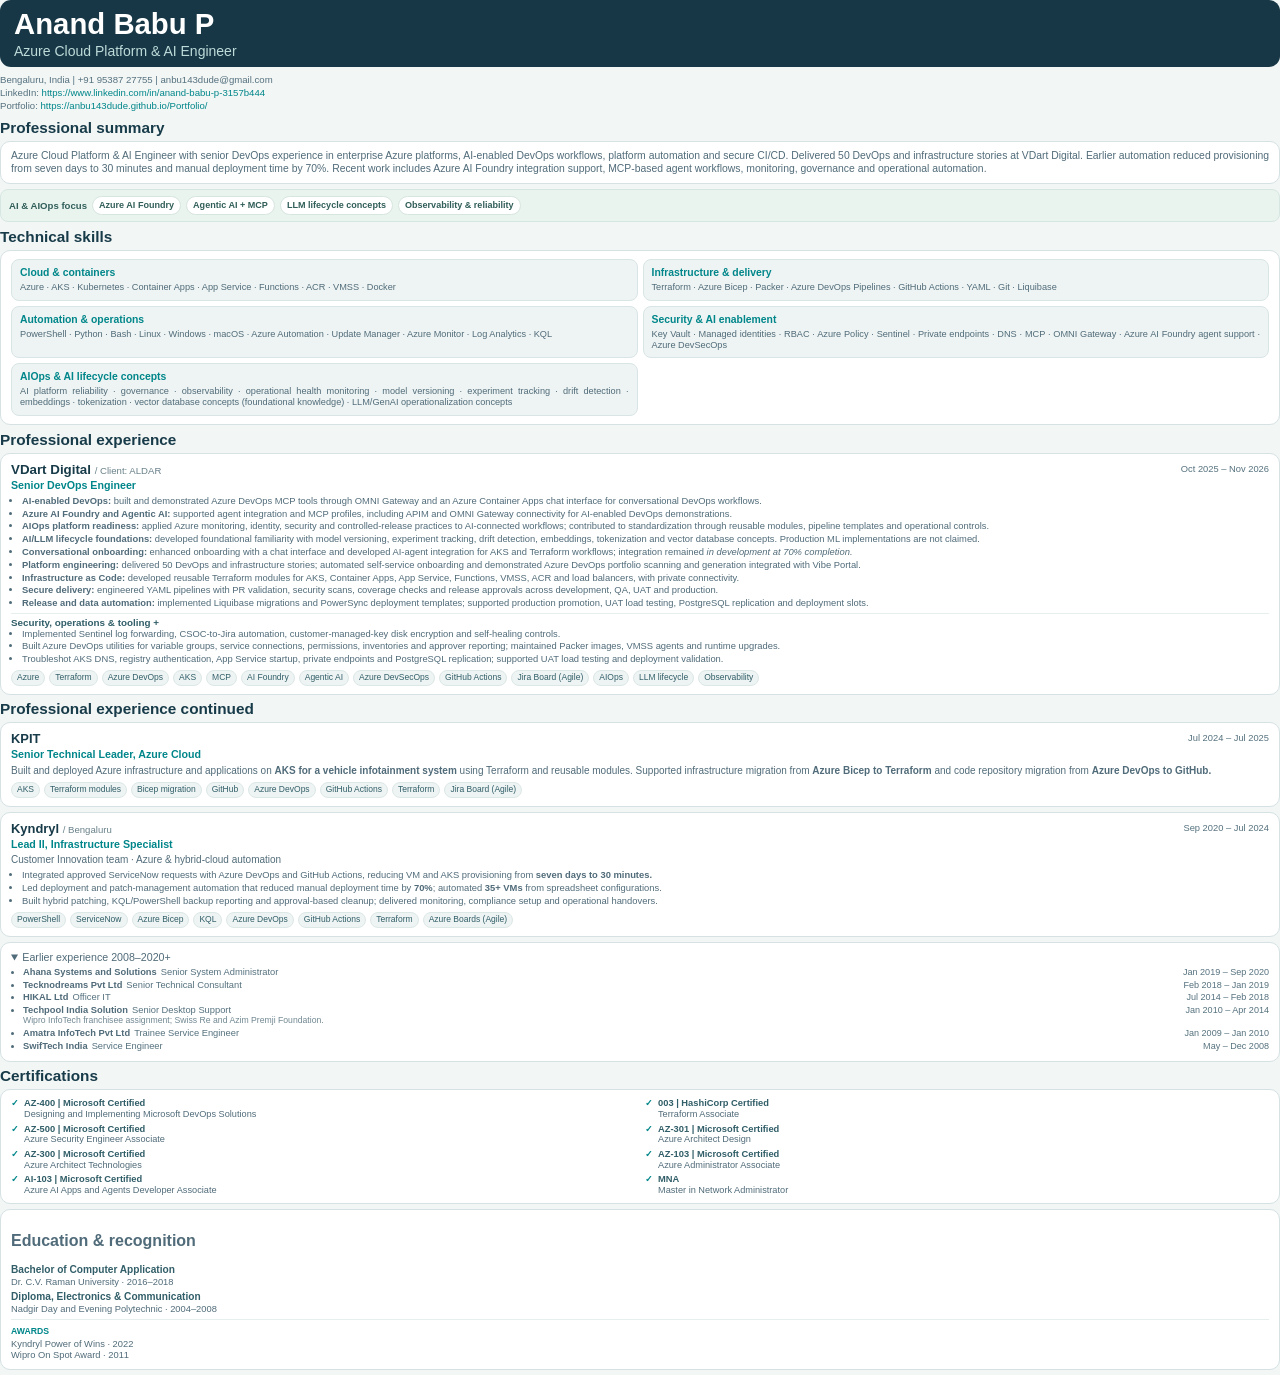
==== cv-source.html @ 4a948b09 "Update CV downloads to latest Azure AIOps PDF and DOCX" ====
<!doctype html>
<html lang="en"><head><meta charset="utf-8">
<title>Anand Babu P | Azure Cloud Platform &amp; AI Engineer</title>
<style>
@page{size:A4;margin:8mm 11mm 11mm;
 @bottom-left{content:"Anand Babu P | Azure Cloud Platform & AI Engineer";font:7pt Arial,sans-serif;color:#7b9299}
 @bottom-right{content:counter(page) " / 2";font:7pt Arial,sans-serif;color:#7b9299}}
*{box-sizing:border-box}
html,body{margin:0;padding:0}
body{background:#f2f6f5;color:#506b79;font-family:Arial,Helvetica,sans-serif;font-size:8pt;line-height:1.17}
.page{width:100%;page-break-after:always}
.page:last-child{page-break-after:auto}
.header{background:#173746;color:#fff;border-radius:11px;padding:9px 14px 8px;margin:0 0 7px}
.name{font-size:22pt;font-weight:700;color:#fff;line-height:1.04;margin:0 0 3px}
.title{font-size:10.5pt;color:#bddbd9;margin:0;font-weight:500}
.contact{font-size:7.2pt;line-height:1.35;margin:0 0 5px;color:#55717e}
.contact a{color:#00868a;text-decoration:none}
.section-title{color:#183b49;font-size:11.5pt;font-weight:700;margin:6px 0 4px}
.panel,.card{background:#fff;border:1px solid #d5e1e3;border-radius:10px;padding:8px 10px;margin:0 0 5px;break-inside:avoid}
.summary{font-size:7.8pt;line-height:1.24;text-align:justify}
.ai-focus{display:flex;align-items:center;flex-wrap:wrap;gap:5px;margin:0 0 6px;padding:6px 8px;border:1px solid #d6e6e0;border-radius:8px;background:#e9f4ef}
.ai-focus .focus-label{font-size:7.2pt;font-weight:800;color:#315e59}
.ai-focus span:not(.focus-label){display:inline-block;padding:3px 6px;border:1px solid #d7e5df;border-radius:12px;background:#fff;color:#315e59;font-size:6.8pt;font-weight:600}
.skills-list{display:grid;grid-template-columns:1fr 1fr;gap:5px;margin:0}
.skills-list>div{background:#eef4f3;border:1px solid #d9e4e4;border-radius:8px;padding:7px 8px;break-inside:avoid}
.skills-list dt{color:#00868a;font-size:7.8pt;font-weight:700;margin:0 0 3px}
.skills-list dd{margin:0;font-size:6.9pt;line-height:1.16;text-align:justify}
.job-heading{display:flex;justify-content:space-between;gap:8px;align-items:flex-start}
.job h3{margin:0;color:#183b49;font-size:10pt;font-weight:700}
.job .client{font-size:7.2pt;color:#69818a;font-weight:400}
.job-role{color:#00868a;font-weight:700;margin:2px 0 4px;font-size:8pt}
.dates{color:#55717e;font-size:7pt;white-space:nowrap;margin:2px 0 0}
.achievements{font-size:7.05pt;line-height:1.15;margin:0;padding-left:11px}
.achievements li{margin:0 0 2px;text-align:justify}
.job-description,.team-note{font-size:7.5pt;line-height:1.2;margin:0 0 4px;text-align:justify}
.job-details{margin-top:4px;border-top:1px solid #e6eeee;padding-top:3px}
.job-details summary{font-size:7.4pt;font-weight:700;color:#315e68;list-style:none}
.job-details summary::-webkit-details-marker{display:none}
.job-tags{display:flex;flex-wrap:wrap;gap:4px;margin-top:5px}
.job-tags span{display:inline-block;background:#eef4f3;color:#315e68;border:1px solid #dce8e6;border-radius:10px;padding:2px 5px;font-size:6.4pt}
.earlier-list{margin:4px 0 0;padding-left:12px}
.earlier-list li{font-size:7pt;line-height:1.15;margin-bottom:2px}
.earlier-list span{margin-left:4px;color:#55717e}
.earlier-list time{float:right;color:#55717e;font-size:6.8pt}
.earlier-list small{display:block;font-size:6.5pt;color:#718892}
.cert-list{margin:0;padding:0;list-style:none;display:grid;grid-template-columns:1fr 1fr;gap:4px 10px}
.cert-list li{display:flex;align-items:flex-start;gap:5px;font-size:6.9pt;line-height:1.15}
.cert-list strong{display:block;color:#315e68;font-size:7pt}
.cert-list span{display:block}
.cert-mark{color:#00868a;font-weight:700}
.education-item{margin-bottom:4px}
.education-item h3{margin:0;color:#315e68;font-size:7.6pt}
.education-item p{margin:1px 0 0;font-size:7pt}
.awards{border-top:1px solid #e6eeee;margin-top:4px;padding-top:4px}
.awards .label{font-size:6.5pt;color:#00868a;font-weight:800}
.awards p{margin:2px 0 0;font-size:7pt}
.page2 .card{padding:7px 9px;margin-bottom:4px}
.page2 .section-title{margin-top:0}
.page2 .job h3{font-size:9.7pt}
@media print{body{background:#f2f6f5}}
</style></head><body>
<section class="page">
<div class="header"><h1 class="name">Anand Babu P</h1><p class="title">Azure Cloud Platform &amp; AI Engineer</p></div>
<div class="contact">Bengaluru, India | +91 95387 27755 | anbu143dude@gmail.com<br>
LinkedIn: <a href="https://www.linkedin.com/in/anand-babu-p-3157b444">https://www.linkedin.com/in/anand-babu-p-3157b444</a><br>
Portfolio: <a href="https://anbu143dude.github.io/Portfolio/">https://anbu143dude.github.io/Portfolio/</a></div>
<h2 class="section-title">Professional summary</h2>
<div class="panel summary">Azure Cloud Platform &amp; AI Engineer with senior DevOps experience in enterprise Azure platforms, AI-enabled DevOps workflows, platform automation and secure CI/CD. Delivered 50 DevOps and infrastructure stories at VDart Digital. Earlier automation reduced provisioning from seven days to 30 minutes and manual deployment time by 70%. Recent work includes Azure AI Foundry integration support, MCP-based agent workflows, monitoring, governance and operational automation.</div>
<div class="ai-focus" aria-label="AI and AIOps focus"><span class="focus-label">AI &amp; AIOps focus</span><span>Azure AI Foundry</span><span>Agentic AI + MCP</span><span>LLM lifecycle concepts</span><span>Observability &amp; reliability</span></div>
<h2 class="section-title">Technical skills</h2>
<div class="panel"><dl class="skills-list">
<div><dt>Cloud &amp; containers</dt><dd>Azure · AKS · Kubernetes · Container Apps · App Service · Functions · ACR · VMSS · Docker</dd></div>
<div><dt>Infrastructure &amp; delivery</dt><dd>Terraform · Azure Bicep · Packer · Azure DevOps Pipelines · GitHub Actions · YAML · Git · Liquibase</dd></div>
<div><dt>Automation &amp; operations</dt><dd>PowerShell · Python · Bash · Linux · Windows · macOS · Azure Automation · Update Manager · Azure Monitor · Log Analytics · KQL</dd></div>
<div><dt>Security &amp; AI enablement</dt><dd>Key Vault · Managed identities · RBAC · Azure Policy · Sentinel · Private endpoints · DNS · MCP · OMNI Gateway · Azure AI Foundry agent support · Azure DevSecOps</dd></div>
<div><dt>AIOps &amp; AI lifecycle concepts</dt><dd>AI platform reliability · governance · observability · operational health monitoring · model versioning · experiment tracking · drift detection · embeddings · tokenization · vector database concepts (foundational knowledge) · LLM/GenAI operationalization concepts</dd></div>
</dl></div>
<h2 class="section-title">Professional experience</h2>
<article class="panel job experience-card">
<div class="job-heading"><div><h3>VDart Digital <span class="client">/ Client: ALDAR</span></h3><p class="job-role">Senior DevOps Engineer</p></div><p class="dates">Oct 2025 – Nov 2026</p></div>
<ul class="achievements">
<li><strong>AI-enabled DevOps:</strong> built and demonstrated Azure DevOps MCP tools through OMNI Gateway and an Azure Container Apps chat interface for conversational DevOps workflows.</li>
<li><strong>Azure AI Foundry and Agentic AI:</strong> supported agent integration and MCP profiles, including APIM and OMNI Gateway connectivity for AI-enabled DevOps demonstrations.</li>
<li><strong>AIOps platform readiness:</strong> applied Azure monitoring, identity, security and controlled-release practices to AI-connected workflows; contributed to standardization through reusable modules, pipeline templates and operational controls.</li>
<li><strong>AI/LLM lifecycle foundations:</strong> developed foundational familiarity with model versioning, experiment tracking, drift detection, embeddings, tokenization and vector database concepts. Production ML implementations are not claimed.</li>
<li><strong>Conversational onboarding:</strong> enhanced onboarding with a chat interface and developed AI-agent integration for AKS and Terraform workflows; integration remained <em>in development at 70% completion.</em></li>
<li><strong>Platform engineering:</strong> delivered 50 DevOps and infrastructure stories; automated self-service onboarding and demonstrated Azure DevOps portfolio scanning and generation integrated with Vibe Portal.</li>
<li><strong>Infrastructure as Code:</strong> developed reusable Terraform modules for AKS, Container Apps, App Service, Functions, VMSS, ACR and load balancers, with private connectivity.</li>
<li><strong>Secure delivery:</strong> engineered YAML pipelines with PR validation, security scans, coverage checks and release approvals across development, QA, UAT and production.</li>
<li><strong>Release and data automation:</strong> implemented Liquibase migrations and PowerSync deployment templates; supported production promotion, UAT load testing, PostgreSQL replication and deployment slots.</li>
</ul>
<details class="job-details" open><summary>Security, operations &amp; tooling <span class="plus" aria-hidden="true">+</span></summary><div class="detail-body"><ul class="achievements">
<li>Implemented Sentinel log forwarding, CSOC-to-Jira automation, customer-managed-key disk encryption and self-healing controls.</li>
<li>Built Azure DevOps utilities for variable groups, service connections, permissions, inventories and approver reporting; maintained Packer images, VMSS agents and runtime upgrades.</li>
<li>Troubleshot AKS DNS, registry authentication, App Service startup, private endpoints and PostgreSQL replication; supported UAT load testing and deployment validation.</li>
</ul></div></details>
<div class="job-tags"><span>Azure</span><span>Terraform</span><span>Azure DevOps</span><span>AKS</span><span>MCP</span><span>AI Foundry</span><span>Agentic AI</span><span>Azure DevSecOps</span><span>GitHub Actions</span><span>Jira Board (Agile)</span><span>AIOps</span><span>LLM lifecycle</span><span>Observability</span></div>
</article>
</section>
<section class="page page2">
<h2 class="section-title">Professional experience continued</h2>
<article class="panel job experience-card">
<div class="job-heading"><div><h3>KPIT</h3><p class="job-role">Senior Technical Leader, Azure Cloud</p></div><p class="dates">Jul 2024 – Jul 2025</p></div>
<p class="job-description">Built and deployed Azure infrastructure and applications on <strong>AKS for a vehicle infotainment system</strong> using Terraform and reusable modules. Supported infrastructure migration from <strong>Azure Bicep to Terraform</strong> and code repository migration from <strong>Azure DevOps to GitHub.</strong></p>
<div class="job-tags"><span>AKS</span><span>Terraform modules</span><span>Bicep migration</span><span>GitHub</span><span>Azure DevOps</span><span>GitHub Actions</span><span>Terraform</span><span>Jira Board (Agile)</span></div>
</article>
<article class="panel job experience-card">
<div class="job-heading"><div><h3>Kyndryl <span class="client">/ Bengaluru</span></h3><p class="job-role">Lead II, Infrastructure Specialist</p></div><p class="dates">Sep 2020 – Jul 2024</p></div>
<p class="team-note">Customer Innovation team · Azure &amp; hybrid-cloud automation</p>
<ul class="achievements">
<li>Integrated approved ServiceNow requests with Azure DevOps and GitHub Actions, reducing VM and AKS provisioning from <strong>seven days to 30 minutes.</strong></li>
<li>Led deployment and patch-management automation that reduced manual deployment time by <strong>70%</strong>; automated <strong>35+ VMs</strong> from spreadsheet configurations.</li>
<li>Built hybrid patching, KQL/PowerShell backup reporting and approval-based cleanup; delivered monitoring, compliance setup and operational handovers.</li>
</ul><div class="job-tags"><span>PowerShell</span><span>ServiceNow</span><span>Azure Bicep</span><span>KQL</span><span>Azure DevOps</span><span>GitHub Actions</span><span>Terraform</span><span>Azure Boards (Agile)</span></div>
</article>
<details class="panel earlier experience-card" open><summary>Earlier experience <span class="earlier-range">2008–2020</span><span class="plus" aria-hidden="true">+</span></summary><div class="detail-body"><ul class="earlier-list">
<li><strong>Ahana Systems and Solutions</strong><span>Senior System Administrator</span><time>Jan 2019 – Sep 2020</time></li>
<li><strong>Tecknodreams Pvt Ltd</strong><span>Senior Technical Consultant</span><time>Feb 2018 – Jan 2019</time></li>
<li><strong>HIKAL Ltd</strong><span>Officer IT</span><time>Jul 2014 – Feb 2018</time></li>
<li><strong>Techpool India Solution</strong><span>Senior Desktop Support</span><time>Jan 2010 – Apr 2014</time><small>Wipro InfoTech franchisee assignment; Swiss Re and Azim Premji Foundation.</small></li>
<li><strong>Amatra InfoTech Pvt Ltd</strong><span>Trainee Service Engineer</span><time>Jan 2009 – Jan 2010</time></li>
<li><strong>SwifTech India</strong><span>Service Engineer</span><time>May – Dec 2008</time></li>
</ul></div></details>
<h2 class="section-title">Certifications</h2>
<div class="panel"><ul class="cert-list">
<li><span class="cert-mark" aria-hidden="true">✓</span><div><strong>AZ-400 | Microsoft Certified</strong><span>Designing and Implementing Microsoft DevOps Solutions</span></div></li>
<li><span class="cert-mark" aria-hidden="true">✓</span><div><strong>003 | HashiCorp Certified</strong><span>Terraform Associate</span></div></li>
<li><span class="cert-mark" aria-hidden="true">✓</span><div><strong>AZ-500 | Microsoft Certified</strong><span>Azure Security Engineer Associate</span></div></li>
<li><span class="cert-mark" aria-hidden="true">✓</span><div><strong>AZ-301 | Microsoft Certified</strong><span>Azure Architect Design</span></div></li>
<li><span class="cert-mark" aria-hidden="true">✓</span><div><strong>AZ-300 | Microsoft Certified</strong><span>Azure Architect Technologies</span></div></li>
<li><span class="cert-mark" aria-hidden="true">✓</span><div><strong>AZ-103 | Microsoft Certified</strong><span>Azure Administrator Associate</span></div></li>
<li><span class="cert-mark" aria-hidden="true">✓</span><div><strong>AI-103 | Microsoft Certified</strong><span>Azure AI Apps and Agents Developer Associate</span></div></li>
<li><span class="cert-mark" aria-hidden="true">✓</span><div><strong>MNA</strong><span>Master in Network Administrator</span></div></li>
</ul></div>
<section class="panel education" aria-labelledby="education-title"><div class="section-heading"><h2 id="education-title">Education &amp; recognition</h2></div><div class="education-item"><h3>Bachelor of Computer Application</h3><p>Dr. C.V. Raman University · 2016–2018</p></div><div class="education-item"><h3>Diploma, Electronics &amp; Communication</h3><p>Nadgir Day and Evening Polytechnic · 2004–2008</p></div><div class="awards"><span class="label">AWARDS</span><p>Kyndryl Power of Wins · 2022<br>Wipro On Spot Award · 2011</p></div></section>
</section>
</body></html>
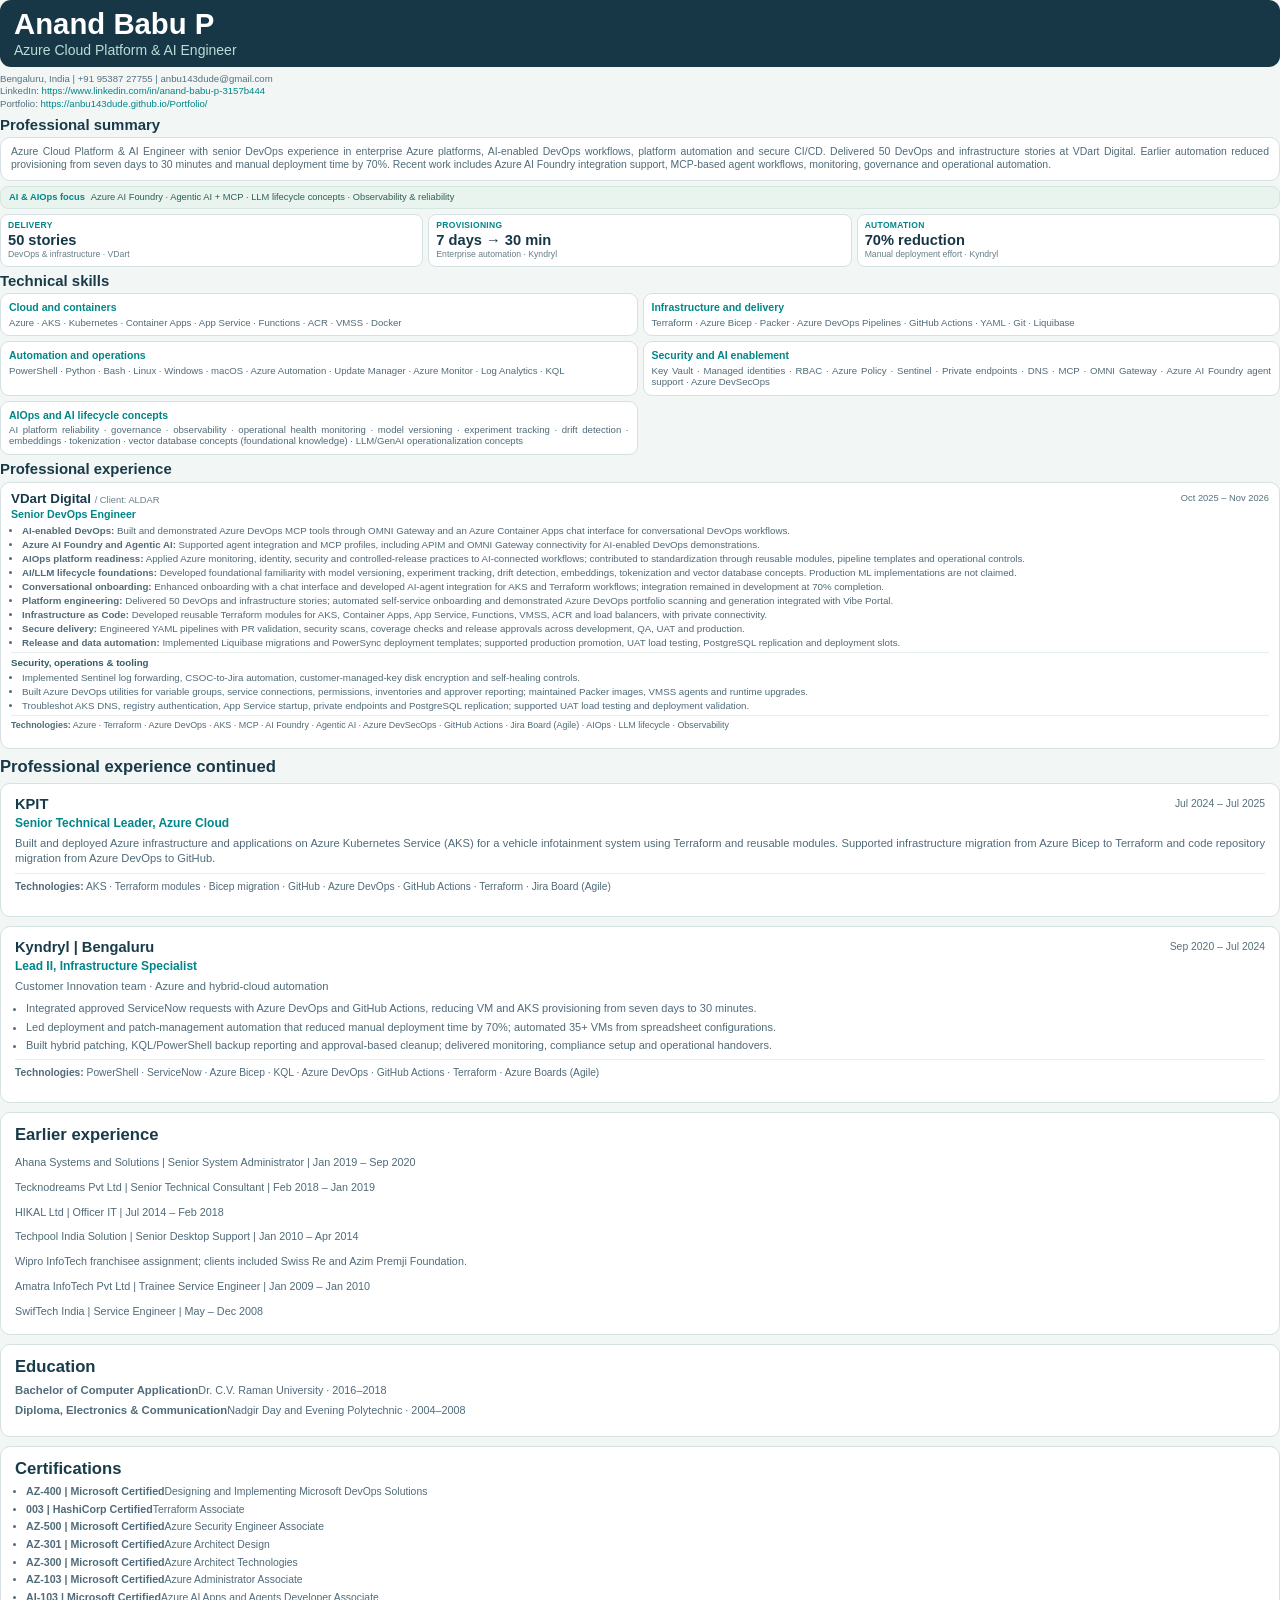
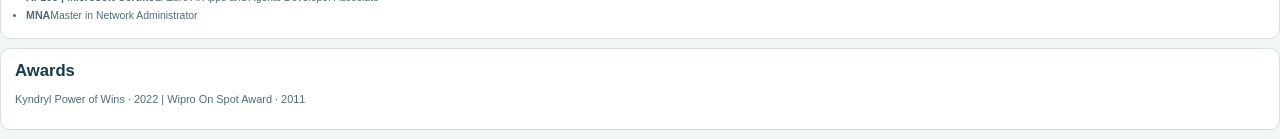
==== commit bd0a2025: "Refresh CV attachments with latest portfolio content and reference layout" ====
--- a/cv-source.html
+++ b/cv-source.html
@@ -1,137 +1,75 @@
 <!doctype html>
-<html lang="en"><head><meta charset="utf-8">
-<title>Anand Babu P | Azure Cloud Platform &amp; AI Engineer</title>
+<html lang="en"><head><meta charset="utf-8"><title>Anand Babu P | Azure Cloud Platform &amp; AI Engineer</title>
 <style>
-@page{size:A4;margin:8mm 11mm 11mm;
- @bottom-left{content:"Anand Babu P | Azure Cloud Platform & AI Engineer";font:7pt Arial,sans-serif;color:#7b9299}
- @bottom-right{content:counter(page) " / 2";font:7pt Arial,sans-serif;color:#7b9299}}
-*{box-sizing:border-box}
-html,body{margin:0;padding:0}
-body{background:#f2f6f5;color:#506b79;font-family:Arial,Helvetica,sans-serif;font-size:8pt;line-height:1.17}
-.page{width:100%;page-break-after:always}
-.page:last-child{page-break-after:auto}
-.header{background:#173746;color:#fff;border-radius:11px;padding:9px 14px 8px;margin:0 0 7px}
-.name{font-size:22pt;font-weight:700;color:#fff;line-height:1.04;margin:0 0 3px}
-.title{font-size:10.5pt;color:#bddbd9;margin:0;font-weight:500}
-.contact{font-size:7.2pt;line-height:1.35;margin:0 0 5px;color:#55717e}
-.contact a{color:#00868a;text-decoration:none}
-.section-title{color:#183b49;font-size:11.5pt;font-weight:700;margin:6px 0 4px}
-.panel,.card{background:#fff;border:1px solid #d5e1e3;border-radius:10px;padding:8px 10px;margin:0 0 5px;break-inside:avoid}
-.summary{font-size:7.8pt;line-height:1.24;text-align:justify}
-.ai-focus{display:flex;align-items:center;flex-wrap:wrap;gap:5px;margin:0 0 6px;padding:6px 8px;border:1px solid #d6e6e0;border-radius:8px;background:#e9f4ef}
-.ai-focus .focus-label{font-size:7.2pt;font-weight:800;color:#315e59}
-.ai-focus span:not(.focus-label){display:inline-block;padding:3px 6px;border:1px solid #d7e5df;border-radius:12px;background:#fff;color:#315e59;font-size:6.8pt;font-weight:600}
-.skills-list{display:grid;grid-template-columns:1fr 1fr;gap:5px;margin:0}
-.skills-list>div{background:#eef4f3;border:1px solid #d9e4e4;border-radius:8px;padding:7px 8px;break-inside:avoid}
-.skills-list dt{color:#00868a;font-size:7.8pt;font-weight:700;margin:0 0 3px}
-.skills-list dd{margin:0;font-size:6.9pt;line-height:1.16;text-align:justify}
-.job-heading{display:flex;justify-content:space-between;gap:8px;align-items:flex-start}
-.job h3{margin:0;color:#183b49;font-size:10pt;font-weight:700}
-.job .client{font-size:7.2pt;color:#69818a;font-weight:400}
-.job-role{color:#00868a;font-weight:700;margin:2px 0 4px;font-size:8pt}
-.dates{color:#55717e;font-size:7pt;white-space:nowrap;margin:2px 0 0}
-.achievements{font-size:7.05pt;line-height:1.15;margin:0;padding-left:11px}
-.achievements li{margin:0 0 2px;text-align:justify}
-.job-description,.team-note{font-size:7.5pt;line-height:1.2;margin:0 0 4px;text-align:justify}
-.job-details{margin-top:4px;border-top:1px solid #e6eeee;padding-top:3px}
-.job-details summary{font-size:7.4pt;font-weight:700;color:#315e68;list-style:none}
-.job-details summary::-webkit-details-marker{display:none}
-.job-tags{display:flex;flex-wrap:wrap;gap:4px;margin-top:5px}
-.job-tags span{display:inline-block;background:#eef4f3;color:#315e68;border:1px solid #dce8e6;border-radius:10px;padding:2px 5px;font-size:6.4pt}
-.earlier-list{margin:4px 0 0;padding-left:12px}
-.earlier-list li{font-size:7pt;line-height:1.15;margin-bottom:2px}
-.earlier-list span{margin-left:4px;color:#55717e}
-.earlier-list time{float:right;color:#55717e;font-size:6.8pt}
-.earlier-list small{display:block;font-size:6.5pt;color:#718892}
-.cert-list{margin:0;padding:0;list-style:none;display:grid;grid-template-columns:1fr 1fr;gap:4px 10px}
-.cert-list li{display:flex;align-items:flex-start;gap:5px;font-size:6.9pt;line-height:1.15}
-.cert-list strong{display:block;color:#315e68;font-size:7pt}
-.cert-list span{display:block}
-.cert-mark{color:#00868a;font-weight:700}
-.education-item{margin-bottom:4px}
-.education-item h3{margin:0;color:#315e68;font-size:7.6pt}
-.education-item p{margin:1px 0 0;font-size:7pt}
-.awards{border-top:1px solid #e6eeee;margin-top:4px;padding-top:4px}
-.awards .label{font-size:6.5pt;color:#00868a;font-weight:800}
-.awards p{margin:2px 0 0;font-size:7pt}
-.page2 .card{padding:7px 9px;margin-bottom:4px}
-.page2 .section-title{margin-top:0}
-.page2 .job h3{font-size:9.7pt}
-@media print{body{background:#f2f6f5}}
+@page{size:A4;margin:8mm 11mm 10mm;@bottom-left{content:"Anand Babu P | Azure Cloud Platform & AI Engineer";font:7pt Arial,sans-serif;color:#7b9299}@bottom-right{content:counter(page) " / 2";font:7pt Arial,sans-serif;color:#7b9299}}
+*{box-sizing:border-box}html,body{margin:0;padding:0}body{background:#f2f6f5;color:#506b79;font-family:Arial,Helvetica,sans-serif;font-size:7.7pt;line-height:1.18}
+.page{page-break-after:always}.page:last-child{page-break-after:auto}
+.header{background:#173746;color:#fff;border-radius:11px;padding:9px 14px 8px;margin:0 0 6px}.name{font-size:22pt;line-height:1.03;margin:0 0 3px;color:#fff;font-weight:700}.title{font-size:10.5pt;color:#bddbd9;margin:0}
+.contact{font-size:7.2pt;line-height:1.32;margin:0 0 5px;color:#55717e}.contact a{color:#00868a;text-decoration:none}
+.section{color:#183b49;font-size:11.2pt;font-weight:700;margin:5px 0 4px}
+.card{background:#fff;border:1px solid #d5e1e3;border-radius:10px;padding:7px 9px;margin:0 0 5px;break-inside:avoid}
+.summary{text-align:justify;font-size:7.65pt;line-height:1.2}
+.ai-focus{background:#e9f4ef;border:1px solid #d6e6e0;border-radius:8px;padding:5px 8px;margin:0 0 5px;color:#315e59;font-size:7pt}.ai-focus b{color:#00868a;margin-right:6px}
+.impact{display:grid;grid-template-columns:repeat(3,1fr);gap:5px;margin:0 0 5px}.metric{background:#fff;border:1px solid #d5e1e3;border-radius:8px;padding:5px 7px}.metric strong{display:block;color:#173746;font-size:11pt;line-height:1.1}.metric span{display:block;color:#00868a;font-size:6.4pt;font-weight:bold;letter-spacing:.3px;margin-bottom:2px}.metric small{font-size:6.5pt;color:#657e88}
+.skills{display:grid;grid-template-columns:1fr 1fr;gap:5px;margin-bottom:4px}.skill{background:#fff;border:1px solid #d5e1e3;border-radius:9px;padding:7px 8px;break-inside:avoid}.skill h3{font-size:7.9pt;color:#00868a;margin:0 0 3px}.skill p{font-size:7pt;line-height:1.15;text-align:justify;margin:0}
+.job h3{font-size:10pt;color:#183b49;margin:0}.jobhead{display:flex;justify-content:space-between;gap:8px;align-items:flex-start}.client{font-size:7pt;color:#69818a;font-weight:normal}.role{font-size:8pt;font-weight:bold;color:#00868a;margin:2px 0 4px}.date{font-size:7pt;color:#55717e;white-space:nowrap;margin-top:2px}
+ul{margin:0;padding-left:11px}li{font-size:7.05pt;line-height:1.15;text-align:justify;margin:0 0 2px}
+.security{border-top:1px solid #e5eded;padding-top:4px;margin-top:4px}.security-title{font-size:7.3pt;color:#315e68;font-weight:bold;margin:0 0 3px}
+.tags{border-top:1px solid #e5eded;padding-top:4px;margin-top:4px;font-size:6.7pt;line-height:1.18}.tags b{color:#506b79}
+.jobtext{font-size:7.35pt;line-height:1.2;text-align:justify;margin:0 0 4px}
+.page2 .card{padding:12px 14px;margin-bottom:9px}.page2 .section{font-size:12.5pt;margin:8px 0 6px}.page2 .job h3{font-size:11pt}.page2 .role{font-size:9pt;margin:3px 0 6px}.page2 .date{font-size:7.8pt}.page2 li{font-size:8.25pt;line-height:1.32;margin-bottom:4px}.page2 .tags{font-size:7.7pt;line-height:1.3;padding-top:6px;margin-top:6px}.page2 .jobtext{font-size:8.4pt;line-height:1.35;margin-bottom:7px}.page2 .earlier p{font-size:8.1pt;line-height:1.3;margin-bottom:4px}.page2 .edu{font-size:8.1pt;margin-bottom:6px;line-height:1.28}.page2 .edu strong{font-size:8.5pt}.page2 .certgrid{gap:7px 14px}.page2 .certgrid li{font-size:7.8pt;line-height:1.28}.page2 .certgrid strong{font-size:8pt}.page2 .awards{font-size:8.2pt;line-height:1.3}
+.page:first-of-type .summary{font-size:7.85pt;line-height:1.24}.page:first-of-type .skill p{font-size:7.2pt;line-height:1.2}.page:first-of-type .job li{font-size:7.3pt;line-height:1.2;margin-bottom:2.3px}.page:first-of-type .card{padding:8px 10px}
 </style></head><body>
 <section class="page">
 <div class="header"><h1 class="name">Anand Babu P</h1><p class="title">Azure Cloud Platform &amp; AI Engineer</p></div>
-<div class="contact">Bengaluru, India | +91 95387 27755 | anbu143dude@gmail.com<br>
-LinkedIn: <a href="https://www.linkedin.com/in/anand-babu-p-3157b444">https://www.linkedin.com/in/anand-babu-p-3157b444</a><br>
-Portfolio: <a href="https://anbu143dude.github.io/Portfolio/">https://anbu143dude.github.io/Portfolio/</a></div>
-<h2 class="section-title">Professional summary</h2>
-<div class="panel summary">Azure Cloud Platform &amp; AI Engineer with senior DevOps experience in enterprise Azure platforms, AI-enabled DevOps workflows, platform automation and secure CI/CD. Delivered 50 DevOps and infrastructure stories at VDart Digital. Earlier automation reduced provisioning from seven days to 30 minutes and manual deployment time by 70%. Recent work includes Azure AI Foundry integration support, MCP-based agent workflows, monitoring, governance and operational automation.</div>
-<div class="ai-focus" aria-label="AI and AIOps focus"><span class="focus-label">AI &amp; AIOps focus</span><span>Azure AI Foundry</span><span>Agentic AI + MCP</span><span>LLM lifecycle concepts</span><span>Observability &amp; reliability</span></div>
-<h2 class="section-title">Technical skills</h2>
-<div class="panel"><dl class="skills-list">
-<div><dt>Cloud &amp; containers</dt><dd>Azure · AKS · Kubernetes · Container Apps · App Service · Functions · ACR · VMSS · Docker</dd></div>
-<div><dt>Infrastructure &amp; delivery</dt><dd>Terraform · Azure Bicep · Packer · Azure DevOps Pipelines · GitHub Actions · YAML · Git · Liquibase</dd></div>
-<div><dt>Automation &amp; operations</dt><dd>PowerShell · Python · Bash · Linux · Windows · macOS · Azure Automation · Update Manager · Azure Monitor · Log Analytics · KQL</dd></div>
-<div><dt>Security &amp; AI enablement</dt><dd>Key Vault · Managed identities · RBAC · Azure Policy · Sentinel · Private endpoints · DNS · MCP · OMNI Gateway · Azure AI Foundry agent support · Azure DevSecOps</dd></div>
-<div><dt>AIOps &amp; AI lifecycle concepts</dt><dd>AI platform reliability · governance · observability · operational health monitoring · model versioning · experiment tracking · drift detection · embeddings · tokenization · vector database concepts (foundational knowledge) · LLM/GenAI operationalization concepts</dd></div>
-</dl></div>
-<h2 class="section-title">Professional experience</h2>
-<article class="panel job experience-card">
-<div class="job-heading"><div><h3>VDart Digital <span class="client">/ Client: ALDAR</span></h3><p class="job-role">Senior DevOps Engineer</p></div><p class="dates">Oct 2025 – Nov 2026</p></div>
-<ul class="achievements">
-<li><strong>AI-enabled DevOps:</strong> built and demonstrated Azure DevOps MCP tools through OMNI Gateway and an Azure Container Apps chat interface for conversational DevOps workflows.</li>
-<li><strong>Azure AI Foundry and Agentic AI:</strong> supported agent integration and MCP profiles, including APIM and OMNI Gateway connectivity for AI-enabled DevOps demonstrations.</li>
-<li><strong>AIOps platform readiness:</strong> applied Azure monitoring, identity, security and controlled-release practices to AI-connected workflows; contributed to standardization through reusable modules, pipeline templates and operational controls.</li>
-<li><strong>AI/LLM lifecycle foundations:</strong> developed foundational familiarity with model versioning, experiment tracking, drift detection, embeddings, tokenization and vector database concepts. Production ML implementations are not claimed.</li>
-<li><strong>Conversational onboarding:</strong> enhanced onboarding with a chat interface and developed AI-agent integration for AKS and Terraform workflows; integration remained <em>in development at 70% completion.</em></li>
-<li><strong>Platform engineering:</strong> delivered 50 DevOps and infrastructure stories; automated self-service onboarding and demonstrated Azure DevOps portfolio scanning and generation integrated with Vibe Portal.</li>
-<li><strong>Infrastructure as Code:</strong> developed reusable Terraform modules for AKS, Container Apps, App Service, Functions, VMSS, ACR and load balancers, with private connectivity.</li>
-<li><strong>Secure delivery:</strong> engineered YAML pipelines with PR validation, security scans, coverage checks and release approvals across development, QA, UAT and production.</li>
-<li><strong>Release and data automation:</strong> implemented Liquibase migrations and PowerSync deployment templates; supported production promotion, UAT load testing, PostgreSQL replication and deployment slots.</li>
+<div class="contact">Bengaluru, India | +91 95387 27755 | anbu143dude@gmail.com<br>LinkedIn: <a href="https://www.linkedin.com/in/anand-babu-p-3157b444">https://www.linkedin.com/in/anand-babu-p-3157b444</a><br>Portfolio: <a href="https://anbu143dude.github.io/Portfolio/">https://anbu143dude.github.io/Portfolio/</a></div>
+<h2 class="section">Professional summary</h2><div class="card summary">Azure Cloud Platform &amp; AI Engineer with senior DevOps experience in enterprise Azure platforms, AI-enabled DevOps workflows, platform automation and secure CI/CD. Delivered 50 DevOps and infrastructure stories at VDart Digital. Earlier automation reduced provisioning from seven days to 30 minutes and manual deployment time by 70%. Recent work includes Azure AI Foundry integration support, MCP-based agent workflows, monitoring, governance and operational automation.</div>
+<div class="ai-focus"><b>AI &amp; AIOps focus</b>Azure AI Foundry · Agentic AI + MCP · LLM lifecycle concepts · Observability &amp; reliability</div>
+<div class="impact"><div class="metric"><span>DELIVERY</span><strong>50 stories</strong><small>DevOps &amp; infrastructure · VDart</small></div><div class="metric"><span>PROVISIONING</span><strong>7 days → 30 min</strong><small>Enterprise automation · Kyndryl</small></div><div class="metric"><span>AUTOMATION</span><strong>70% reduction</strong><small>Manual deployment effort · Kyndryl</small></div></div>
+<h2 class="section">Technical skills</h2><div class="skills">
+<div class="skill"><h3>Cloud and containers</h3><p>Azure · AKS · Kubernetes · Container Apps · App Service · Functions · ACR · VMSS · Docker</p></div>
+<div class="skill"><h3>Infrastructure and delivery</h3><p>Terraform · Azure Bicep · Packer · Azure DevOps Pipelines · GitHub Actions · YAML · Git · Liquibase</p></div>
+<div class="skill"><h3>Automation and operations</h3><p>PowerShell · Python · Bash · Linux · Windows · macOS · Azure Automation · Update Manager · Azure Monitor · Log Analytics · KQL</p></div>
+<div class="skill"><h3>Security and AI enablement</h3><p>Key Vault · Managed identities · RBAC · Azure Policy · Sentinel · Private endpoints · DNS · MCP · OMNI Gateway · Azure AI Foundry agent support · Azure DevSecOps</p></div>
+<div class="skill"><h3>AIOps and AI lifecycle concepts</h3><p>AI platform reliability · governance · observability · operational health monitoring · model versioning · experiment tracking · drift detection · embeddings · tokenization · vector database concepts (foundational knowledge) · LLM/GenAI operationalization concepts</p></div>
+</div>
+<h2 class="section">Professional experience</h2><div class="card job">
+<div class="jobhead"><div><h3>VDart Digital <span class="client">/ Client: ALDAR</span></h3><p class="role">Senior DevOps Engineer</p></div><span class="date">Oct 2025 – Nov 2026</span></div>
+<ul>
+<li><strong>AI-enabled DevOps:</strong> Built and demonstrated Azure DevOps MCP tools through OMNI Gateway and an Azure Container Apps chat interface for conversational DevOps workflows.</li>
+<li><strong>Azure AI Foundry and Agentic AI:</strong> Supported agent integration and MCP profiles, including APIM and OMNI Gateway connectivity for AI-enabled DevOps demonstrations.</li>
+<li><strong>AIOps platform readiness:</strong> Applied Azure monitoring, identity, security and controlled-release practices to AI-connected workflows; contributed to standardization through reusable modules, pipeline templates and operational controls.</li>
+<li><strong>AI/LLM lifecycle foundations:</strong> Developed foundational familiarity with model versioning, experiment tracking, drift detection, embeddings, tokenization and vector database concepts. Production ML implementations are not claimed.</li>
+<li><strong>Conversational onboarding:</strong> Enhanced onboarding with a chat interface and developed AI-agent integration for AKS and Terraform workflows; integration remained in development at 70% completion.</li>
+<li><strong>Platform engineering:</strong> Delivered 50 DevOps and infrastructure stories; automated self-service onboarding and demonstrated Azure DevOps portfolio scanning and generation integrated with Vibe Portal.</li>
+<li><strong>Infrastructure as Code:</strong> Developed reusable Terraform modules for AKS, Container Apps, App Service, Functions, VMSS, ACR and load balancers, with private connectivity.</li>
+<li><strong>Secure delivery:</strong> Engineered YAML pipelines with PR validation, security scans, coverage checks and release approvals across development, QA, UAT and production.</li>
+<li><strong>Release and data automation:</strong> Implemented Liquibase migrations and PowerSync deployment templates; supported production promotion, UAT load testing, PostgreSQL replication and deployment slots.</li>
 </ul>
-<details class="job-details" open><summary>Security, operations &amp; tooling <span class="plus" aria-hidden="true">+</span></summary><div class="detail-body"><ul class="achievements">
+<div class="security"><p class="security-title">Security, operations &amp; tooling</p><ul>
 <li>Implemented Sentinel log forwarding, CSOC-to-Jira automation, customer-managed-key disk encryption and self-healing controls.</li>
 <li>Built Azure DevOps utilities for variable groups, service connections, permissions, inventories and approver reporting; maintained Packer images, VMSS agents and runtime upgrades.</li>
 <li>Troubleshot AKS DNS, registry authentication, App Service startup, private endpoints and PostgreSQL replication; supported UAT load testing and deployment validation.</li>
-</ul></div></details>
-<div class="job-tags"><span>Azure</span><span>Terraform</span><span>Azure DevOps</span><span>AKS</span><span>MCP</span><span>AI Foundry</span><span>Agentic AI</span><span>Azure DevSecOps</span><span>GitHub Actions</span><span>Jira Board (Agile)</span><span>AIOps</span><span>LLM lifecycle</span><span>Observability</span></div>
-</article>
-</section>
-<section class="page page2">
-<h2 class="section-title">Professional experience continued</h2>
-<article class="panel job experience-card">
-<div class="job-heading"><div><h3>KPIT</h3><p class="job-role">Senior Technical Leader, Azure Cloud</p></div><p class="dates">Jul 2024 – Jul 2025</p></div>
-<p class="job-description">Built and deployed Azure infrastructure and applications on <strong>AKS for a vehicle infotainment system</strong> using Terraform and reusable modules. Supported infrastructure migration from <strong>Azure Bicep to Terraform</strong> and code repository migration from <strong>Azure DevOps to GitHub.</strong></p>
-<div class="job-tags"><span>AKS</span><span>Terraform modules</span><span>Bicep migration</span><span>GitHub</span><span>Azure DevOps</span><span>GitHub Actions</span><span>Terraform</span><span>Jira Board (Agile)</span></div>
-</article>
-<article class="panel job experience-card">
-<div class="job-heading"><div><h3>Kyndryl <span class="client">/ Bengaluru</span></h3><p class="job-role">Lead II, Infrastructure Specialist</p></div><p class="dates">Sep 2020 – Jul 2024</p></div>
-<p class="team-note">Customer Innovation team · Azure &amp; hybrid-cloud automation</p>
-<ul class="achievements">
-<li>Integrated approved ServiceNow requests with Azure DevOps and GitHub Actions, reducing VM and AKS provisioning from <strong>seven days to 30 minutes.</strong></li>
-<li>Led deployment and patch-management automation that reduced manual deployment time by <strong>70%</strong>; automated <strong>35+ VMs</strong> from spreadsheet configurations.</li>
+</ul></div>
+<p class="tags"><b>Technologies:</b> Azure · Terraform · Azure DevOps · AKS · MCP · AI Foundry · Agentic AI · Azure DevSecOps · GitHub Actions · Jira Board (Agile) · AIOps · LLM lifecycle · Observability</p>
+</div></section>
+<section class="page page2"><h2 class="section">Professional experience continued</h2>
+<div class="card job"><div class="jobhead"><div><h3>KPIT</h3><p class="role">Senior Technical Leader, Azure Cloud</p></div><span class="date">Jul 2024 – Jul 2025</span></div>
+<p class="jobtext">Built and deployed Azure infrastructure and applications on Azure Kubernetes Service (AKS) for a vehicle infotainment system using Terraform and reusable modules. Supported infrastructure migration from Azure Bicep to Terraform and code repository migration from Azure DevOps to GitHub.</p><p class="tags"><b>Technologies:</b> AKS · Terraform modules · Bicep migration · GitHub · Azure DevOps · GitHub Actions · Terraform · Jira Board (Agile)</p></div>
+<div class="card job"><div class="jobhead"><div><h3>Kyndryl | Bengaluru</h3><p class="role">Lead II, Infrastructure Specialist</p></div><span class="date">Sep 2020 – Jul 2024</span></div>
+<p class="jobtext">Customer Innovation team · Azure and hybrid-cloud automation</p><ul>
+<li>Integrated approved ServiceNow requests with Azure DevOps and GitHub Actions, reducing VM and AKS provisioning from seven days to 30 minutes.</li>
+<li>Led deployment and patch-management automation that reduced manual deployment time by 70%; automated 35+ VMs from spreadsheet configurations.</li>
 <li>Built hybrid patching, KQL/PowerShell backup reporting and approval-based cleanup; delivered monitoring, compliance setup and operational handovers.</li>
-</ul><div class="job-tags"><span>PowerShell</span><span>ServiceNow</span><span>Azure Bicep</span><span>KQL</span><span>Azure DevOps</span><span>GitHub Actions</span><span>Terraform</span><span>Azure Boards (Agile)</span></div>
-</article>
-<details class="panel earlier experience-card" open><summary>Earlier experience <span class="earlier-range">2008–2020</span><span class="plus" aria-hidden="true">+</span></summary><div class="detail-body"><ul class="earlier-list">
-<li><strong>Ahana Systems and Solutions</strong><span>Senior System Administrator</span><time>Jan 2019 – Sep 2020</time></li>
-<li><strong>Tecknodreams Pvt Ltd</strong><span>Senior Technical Consultant</span><time>Feb 2018 – Jan 2019</time></li>
-<li><strong>HIKAL Ltd</strong><span>Officer IT</span><time>Jul 2014 – Feb 2018</time></li>
-<li><strong>Techpool India Solution</strong><span>Senior Desktop Support</span><time>Jan 2010 – Apr 2014</time><small>Wipro InfoTech franchisee assignment; Swiss Re and Azim Premji Foundation.</small></li>
-<li><strong>Amatra InfoTech Pvt Ltd</strong><span>Trainee Service Engineer</span><time>Jan 2009 – Jan 2010</time></li>
-<li><strong>SwifTech India</strong><span>Service Engineer</span><time>May – Dec 2008</time></li>
-</ul></div></details>
-<h2 class="section-title">Certifications</h2>
-<div class="panel"><ul class="cert-list">
-<li><span class="cert-mark" aria-hidden="true">✓</span><div><strong>AZ-400 | Microsoft Certified</strong><span>Designing and Implementing Microsoft DevOps Solutions</span></div></li>
-<li><span class="cert-mark" aria-hidden="true">✓</span><div><strong>003 | HashiCorp Certified</strong><span>Terraform Associate</span></div></li>
-<li><span class="cert-mark" aria-hidden="true">✓</span><div><strong>AZ-500 | Microsoft Certified</strong><span>Azure Security Engineer Associate</span></div></li>
-<li><span class="cert-mark" aria-hidden="true">✓</span><div><strong>AZ-301 | Microsoft Certified</strong><span>Azure Architect Design</span></div></li>
-<li><span class="cert-mark" aria-hidden="true">✓</span><div><strong>AZ-300 | Microsoft Certified</strong><span>Azure Architect Technologies</span></div></li>
-<li><span class="cert-mark" aria-hidden="true">✓</span><div><strong>AZ-103 | Microsoft Certified</strong><span>Azure Administrator Associate</span></div></li>
-<li><span class="cert-mark" aria-hidden="true">✓</span><div><strong>AI-103 | Microsoft Certified</strong><span>Azure AI Apps and Agents Developer Associate</span></div></li>
-<li><span class="cert-mark" aria-hidden="true">✓</span><div><strong>MNA</strong><span>Master in Network Administrator</span></div></li>
+</ul><p class="tags"><b>Technologies:</b> PowerShell · ServiceNow · Azure Bicep · KQL · Azure DevOps · GitHub Actions · Terraform · Azure Boards (Agile)</p></div>
+<div class="card earlier"><h3 class="section" style="margin-top:0">Earlier experience</h3>
+<p>Ahana Systems and Solutions | Senior System Administrator | Jan 2019 – Sep 2020</p><p>Tecknodreams Pvt Ltd | Senior Technical Consultant | Feb 2018 – Jan 2019</p><p>HIKAL Ltd | Officer IT | Jul 2014 – Feb 2018</p><p>Techpool India Solution | Senior Desktop Support | Jan 2010 – Apr 2014</p><p>Wipro InfoTech franchisee assignment; clients included Swiss Re and Azim Premji Foundation.</p><p>Amatra InfoTech Pvt Ltd | Trainee Service Engineer | Jan 2009 – Jan 2010</p><p>SwifTech India | Service Engineer | May – Dec 2008</p></div>
+<div class="card"><h3 class="section" style="margin-top:0">Education</h3><div class="edu"><strong>Bachelor of Computer Application</strong><span>Dr. C.V. Raman University · 2016–2018</span></div><div class="edu"><strong>Diploma, Electronics &amp; Communication</strong><span>Nadgir Day and Evening Polytechnic · 2004–2008</span></div></div>
+<div class="card"><h3 class="section" style="margin-top:0">Certifications</h3><ul class="certgrid">
+<li><div><strong>AZ-400 | Microsoft Certified</strong><span>Designing and Implementing Microsoft DevOps Solutions</span></div></li><li><div><strong>003 | HashiCorp Certified</strong><span>Terraform Associate</span></div></li>
+<li><div><strong>AZ-500 | Microsoft Certified</strong><span>Azure Security Engineer Associate</span></div></li><li><div><strong>AZ-301 | Microsoft Certified</strong><span>Azure Architect Design</span></div></li>
+<li><div><strong>AZ-300 | Microsoft Certified</strong><span>Azure Architect Technologies</span></div></li><li><div><strong>AZ-103 | Microsoft Certified</strong><span>Azure Administrator Associate</span></div></li>
+<li><div><strong>AI-103 | Microsoft Certified</strong><span>Azure AI Apps and Agents Developer Associate</span></div></li><li><div><strong>MNA</strong><span>Master in Network Administrator</span></div></li>
 </ul></div>
-<section class="panel education" aria-labelledby="education-title"><div class="section-heading"><h2 id="education-title">Education &amp; recognition</h2></div><div class="education-item"><h3>Bachelor of Computer Application</h3><p>Dr. C.V. Raman University · 2016–2018</p></div><div class="education-item"><h3>Diploma, Electronics &amp; Communication</h3><p>Nadgir Day and Evening Polytechnic · 2004–2008</p></div><div class="awards"><span class="label">AWARDS</span><p>Kyndryl Power of Wins · 2022<br>Wipro On Spot Award · 2011</p></div></section>
-</section>
-</body></html>+<div class="card"><h3 class="section" style="margin-top:0">Awards</h3><p class="awards">Kyndryl Power of Wins · 2022 | Wipro On Spot Award · 2011</p></div>
+</section></body></html>
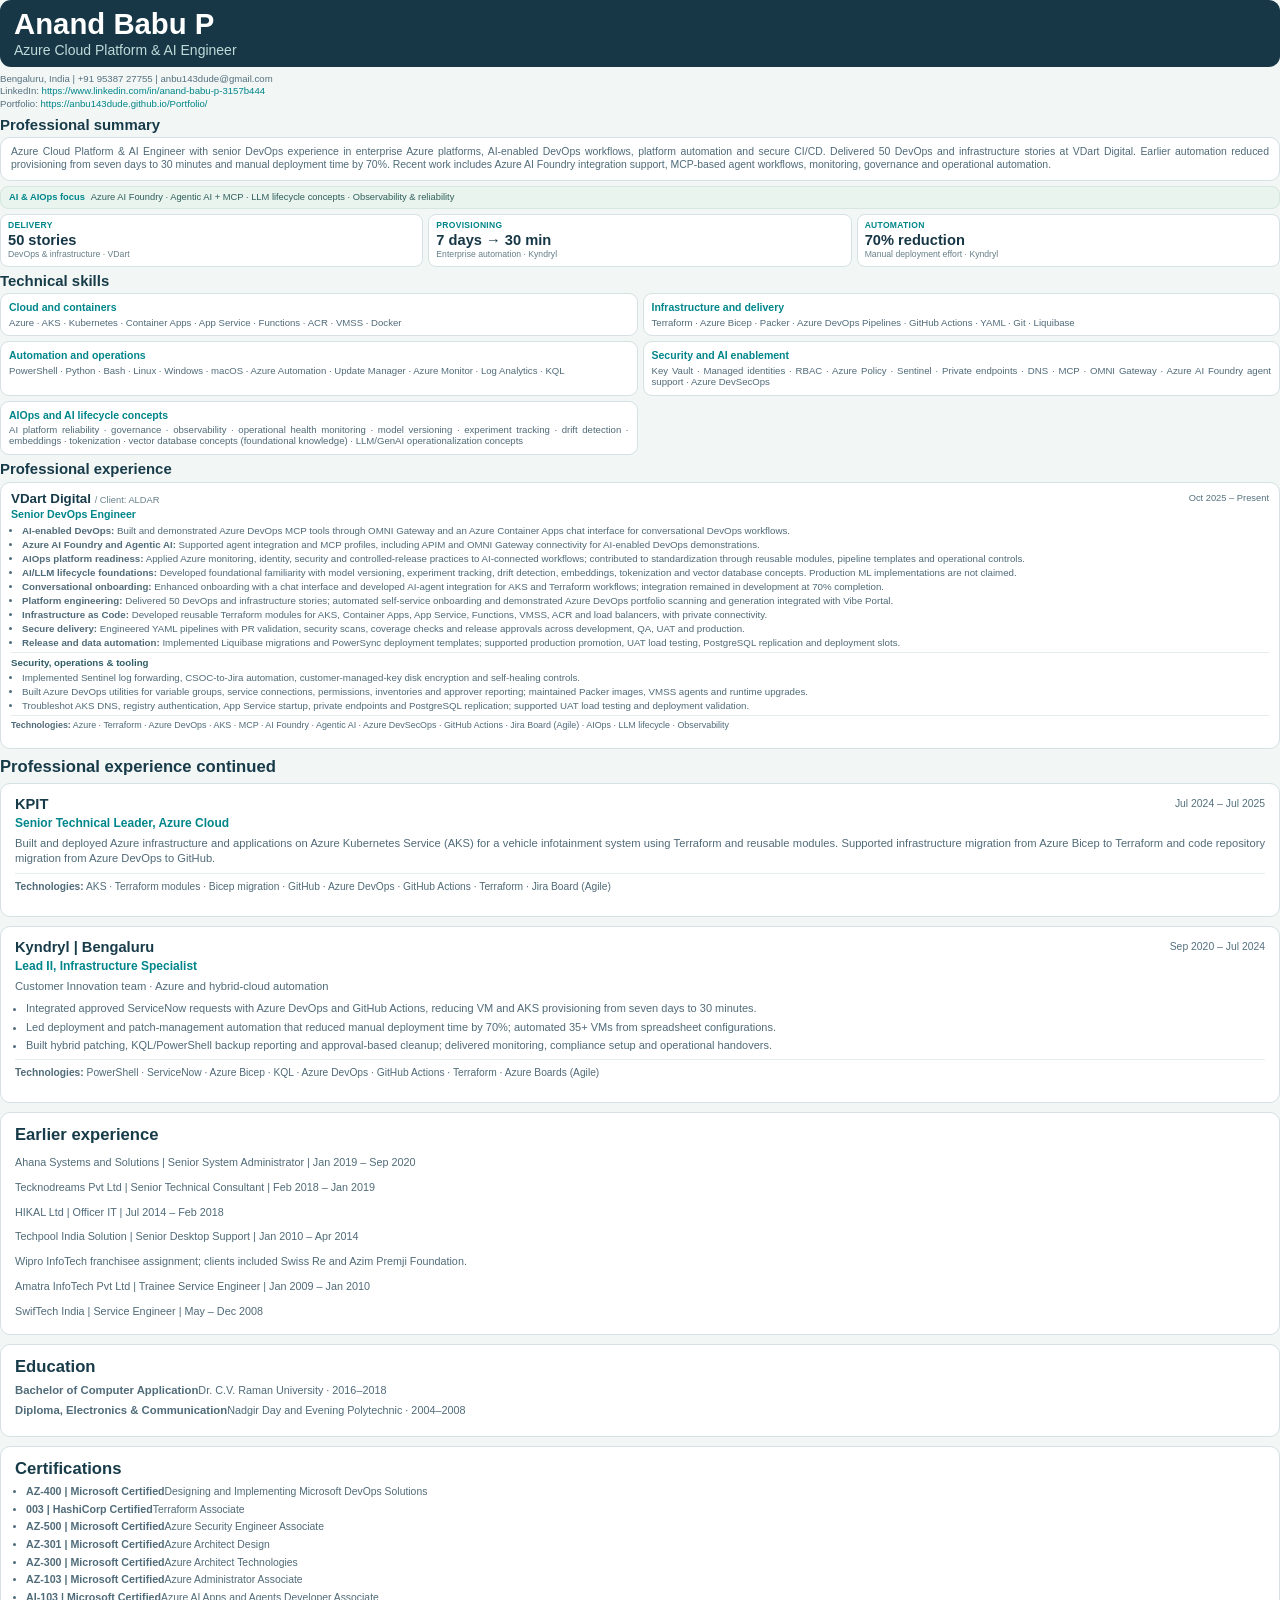
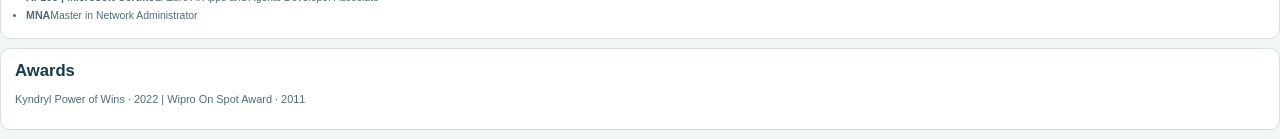
==== commit d5c5972b: "Show current employment as Present" ====
--- a/cv-source.html
+++ b/cv-source.html
@@ -19,6 +19,13 @@
 .jobtext{font-size:7.35pt;line-height:1.2;text-align:justify;margin:0 0 4px}
 .page2 .card{padding:12px 14px;margin-bottom:9px}.page2 .section{font-size:12.5pt;margin:8px 0 6px}.page2 .job h3{font-size:11pt}.page2 .role{font-size:9pt;margin:3px 0 6px}.page2 .date{font-size:7.8pt}.page2 li{font-size:8.25pt;line-height:1.32;margin-bottom:4px}.page2 .tags{font-size:7.7pt;line-height:1.3;padding-top:6px;margin-top:6px}.page2 .jobtext{font-size:8.4pt;line-height:1.35;margin-bottom:7px}.page2 .earlier p{font-size:8.1pt;line-height:1.3;margin-bottom:4px}.page2 .edu{font-size:8.1pt;margin-bottom:6px;line-height:1.28}.page2 .edu strong{font-size:8.5pt}.page2 .certgrid{gap:7px 14px}.page2 .certgrid li{font-size:7.8pt;line-height:1.28}.page2 .certgrid strong{font-size:8pt}.page2 .awards{font-size:8.2pt;line-height:1.3}
 .page:first-of-type .summary{font-size:7.85pt;line-height:1.24}.page:first-of-type .skill p{font-size:7.2pt;line-height:1.2}.page:first-of-type .job li{font-size:7.3pt;line-height:1.2;margin-bottom:2.3px}.page:first-of-type .card{padding:8px 10px}
+
+/* Certifications: consistent left-aligned two-line entries */
+.cert-list{display:grid;grid-template-columns:1fr 1fr;gap:7px 16px;margin:0;padding:0;list-style:none}
+.cert-list li{display:block;text-align:left;min-width:0;padding:1px 0 4px;border-bottom:1px solid #e5eded;font-size:7pt;line-height:1.2}
+.cert-list li>div{display:block;text-align:left}
+.cert-list strong{display:block;text-align:left;margin:0 0 2px;color:#315e68;font-size:7.2pt;white-space:normal}
+.cert-list span{display:block;text-align:left;line-height:1.22}
 </style></head><body>
 <section class="page">
 <div class="header"><h1 class="name">Anand Babu P</h1><p class="title">Azure Cloud Platform &amp; AI Engineer</p></div>
@@ -34,7 +41,7 @@
 <div class="skill"><h3>AIOps and AI lifecycle concepts</h3><p>AI platform reliability · governance · observability · operational health monitoring · model versioning · experiment tracking · drift detection · embeddings · tokenization · vector database concepts (foundational knowledge) · LLM/GenAI operationalization concepts</p></div>
 </div>
 <h2 class="section">Professional experience</h2><div class="card job">
-<div class="jobhead"><div><h3>VDart Digital <span class="client">/ Client: ALDAR</span></h3><p class="role">Senior DevOps Engineer</p></div><span class="date">Oct 2025 – Nov 2026</span></div>
+<div class="jobhead"><div><h3>VDart Digital <span class="client">/ Client: ALDAR</span></h3><p class="role">Senior DevOps Engineer</p></div><span class="date">Oct 2025 – Present</span></div>
 <ul>
 <li><strong>AI-enabled DevOps:</strong> Built and demonstrated Azure DevOps MCP tools through OMNI Gateway and an Azure Container Apps chat interface for conversational DevOps workflows.</li>
 <li><strong>Azure AI Foundry and Agentic AI:</strong> Supported agent integration and MCP profiles, including APIM and OMNI Gateway connectivity for AI-enabled DevOps demonstrations.</li>
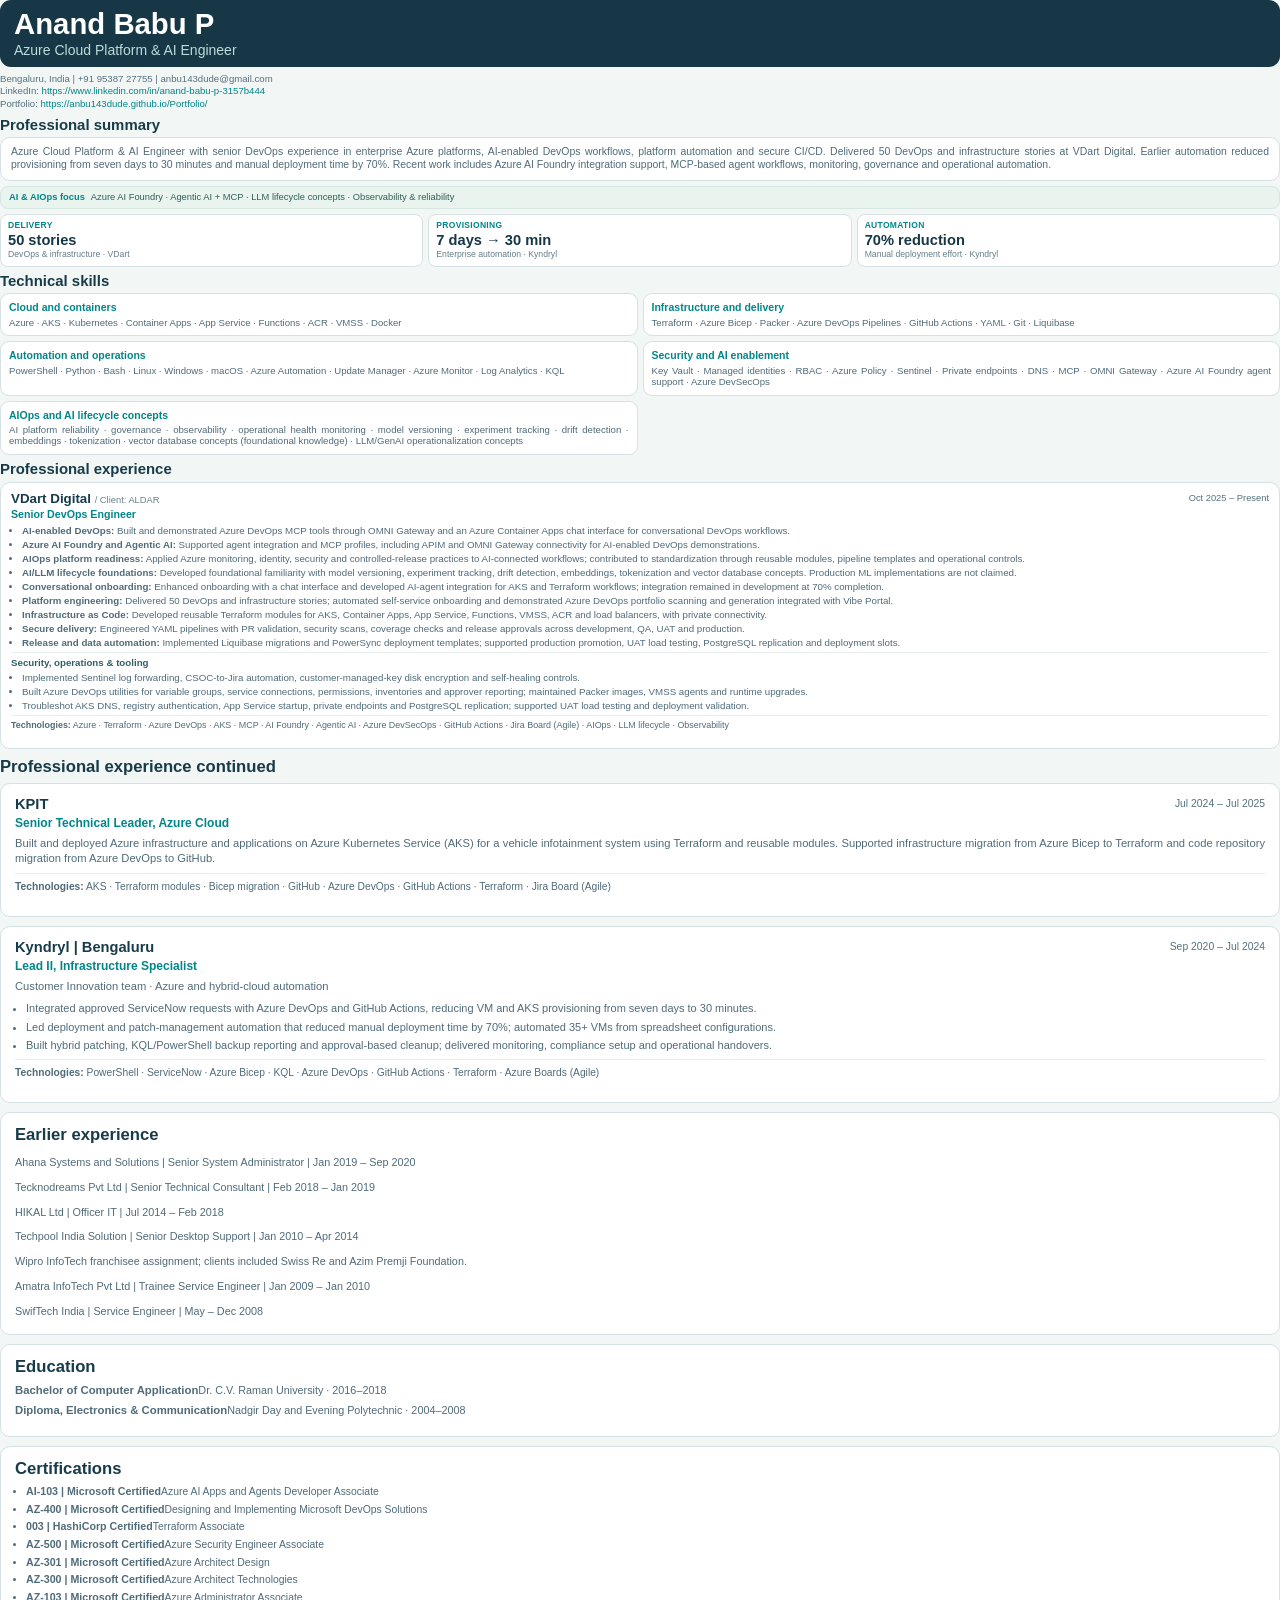
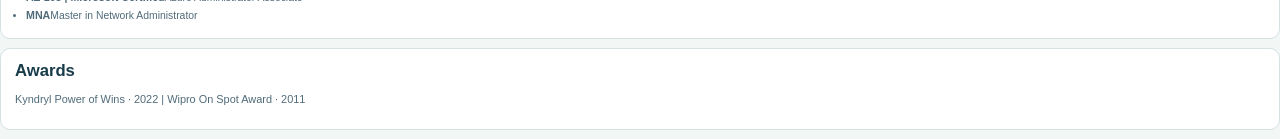
==== commit 6d2cda82: "Reorder AI and DevOps certifications in downloadable CV source" ====
--- a/cv-source.html
+++ b/cv-source.html
@@ -1,5 +1,6 @@
 <!doctype html>
 <html lang="en"><head><meta charset="utf-8"><title>Anand Babu P | Azure Cloud Platform &amp; AI Engineer</title>
+<!-- Employment period verified: Oct 2025 – Present -->
 <style>
 @page{size:A4;margin:8mm 11mm 10mm;@bottom-left{content:"Anand Babu P | Azure Cloud Platform & AI Engineer";font:7pt Arial,sans-serif;color:#7b9299}@bottom-right{content:counter(page) " / 2";font:7pt Arial,sans-serif;color:#7b9299}}
 *{box-sizing:border-box}html,body{margin:0;padding:0}body{background:#f2f6f5;color:#506b79;font-family:Arial,Helvetica,sans-serif;font-size:7.7pt;line-height:1.18}
@@ -73,10 +74,14 @@
 <p>Ahana Systems and Solutions | Senior System Administrator | Jan 2019 – Sep 2020</p><p>Tecknodreams Pvt Ltd | Senior Technical Consultant | Feb 2018 – Jan 2019</p><p>HIKAL Ltd | Officer IT | Jul 2014 – Feb 2018</p><p>Techpool India Solution | Senior Desktop Support | Jan 2010 – Apr 2014</p><p>Wipro InfoTech franchisee assignment; clients included Swiss Re and Azim Premji Foundation.</p><p>Amatra InfoTech Pvt Ltd | Trainee Service Engineer | Jan 2009 – Jan 2010</p><p>SwifTech India | Service Engineer | May – Dec 2008</p></div>
 <div class="card"><h3 class="section" style="margin-top:0">Education</h3><div class="edu"><strong>Bachelor of Computer Application</strong><span>Dr. C.V. Raman University · 2016–2018</span></div><div class="edu"><strong>Diploma, Electronics &amp; Communication</strong><span>Nadgir Day and Evening Polytechnic · 2004–2008</span></div></div>
 <div class="card"><h3 class="section" style="margin-top:0">Certifications</h3><ul class="certgrid">
-<li><div><strong>AZ-400 | Microsoft Certified</strong><span>Designing and Implementing Microsoft DevOps Solutions</span></div></li><li><div><strong>003 | HashiCorp Certified</strong><span>Terraform Associate</span></div></li>
-<li><div><strong>AZ-500 | Microsoft Certified</strong><span>Azure Security Engineer Associate</span></div></li><li><div><strong>AZ-301 | Microsoft Certified</strong><span>Azure Architect Design</span></div></li>
-<li><div><strong>AZ-300 | Microsoft Certified</strong><span>Azure Architect Technologies</span></div></li><li><div><strong>AZ-103 | Microsoft Certified</strong><span>Azure Administrator Associate</span></div></li>
-<li><div><strong>AI-103 | Microsoft Certified</strong><span>Azure AI Apps and Agents Developer Associate</span></div></li><li><div><strong>MNA</strong><span>Master in Network Administrator</span></div></li>
+<li><div><strong>AI-103 | Microsoft Certified</strong><span>Azure AI Apps and Agents Developer Associate</span></div></li>
+<li><div><strong>AZ-400 | Microsoft Certified</strong><span>Designing and Implementing Microsoft DevOps Solutions</span></div></li>
+<li><div><strong>003 | HashiCorp Certified</strong><span>Terraform Associate</span></div></li>
+<li><div><strong>AZ-500 | Microsoft Certified</strong><span>Azure Security Engineer Associate</span></div></li>
+<li><div><strong>AZ-301 | Microsoft Certified</strong><span>Azure Architect Design</span></div></li>
+<li><div><strong>AZ-300 | Microsoft Certified</strong><span>Azure Architect Technologies</span></div></li>
+<li><div><strong>AZ-103 | Microsoft Certified</strong><span>Azure Administrator Associate</span></div></li>
+<li><div><strong>MNA</strong><span>Master in Network Administrator</span></div></li>
 </ul></div>
 <div class="card"><h3 class="section" style="margin-top:0">Awards</h3><p class="awards">Kyndryl Power of Wins · 2022 | Wipro On Spot Award · 2011</p></div>
 </section></body></html>
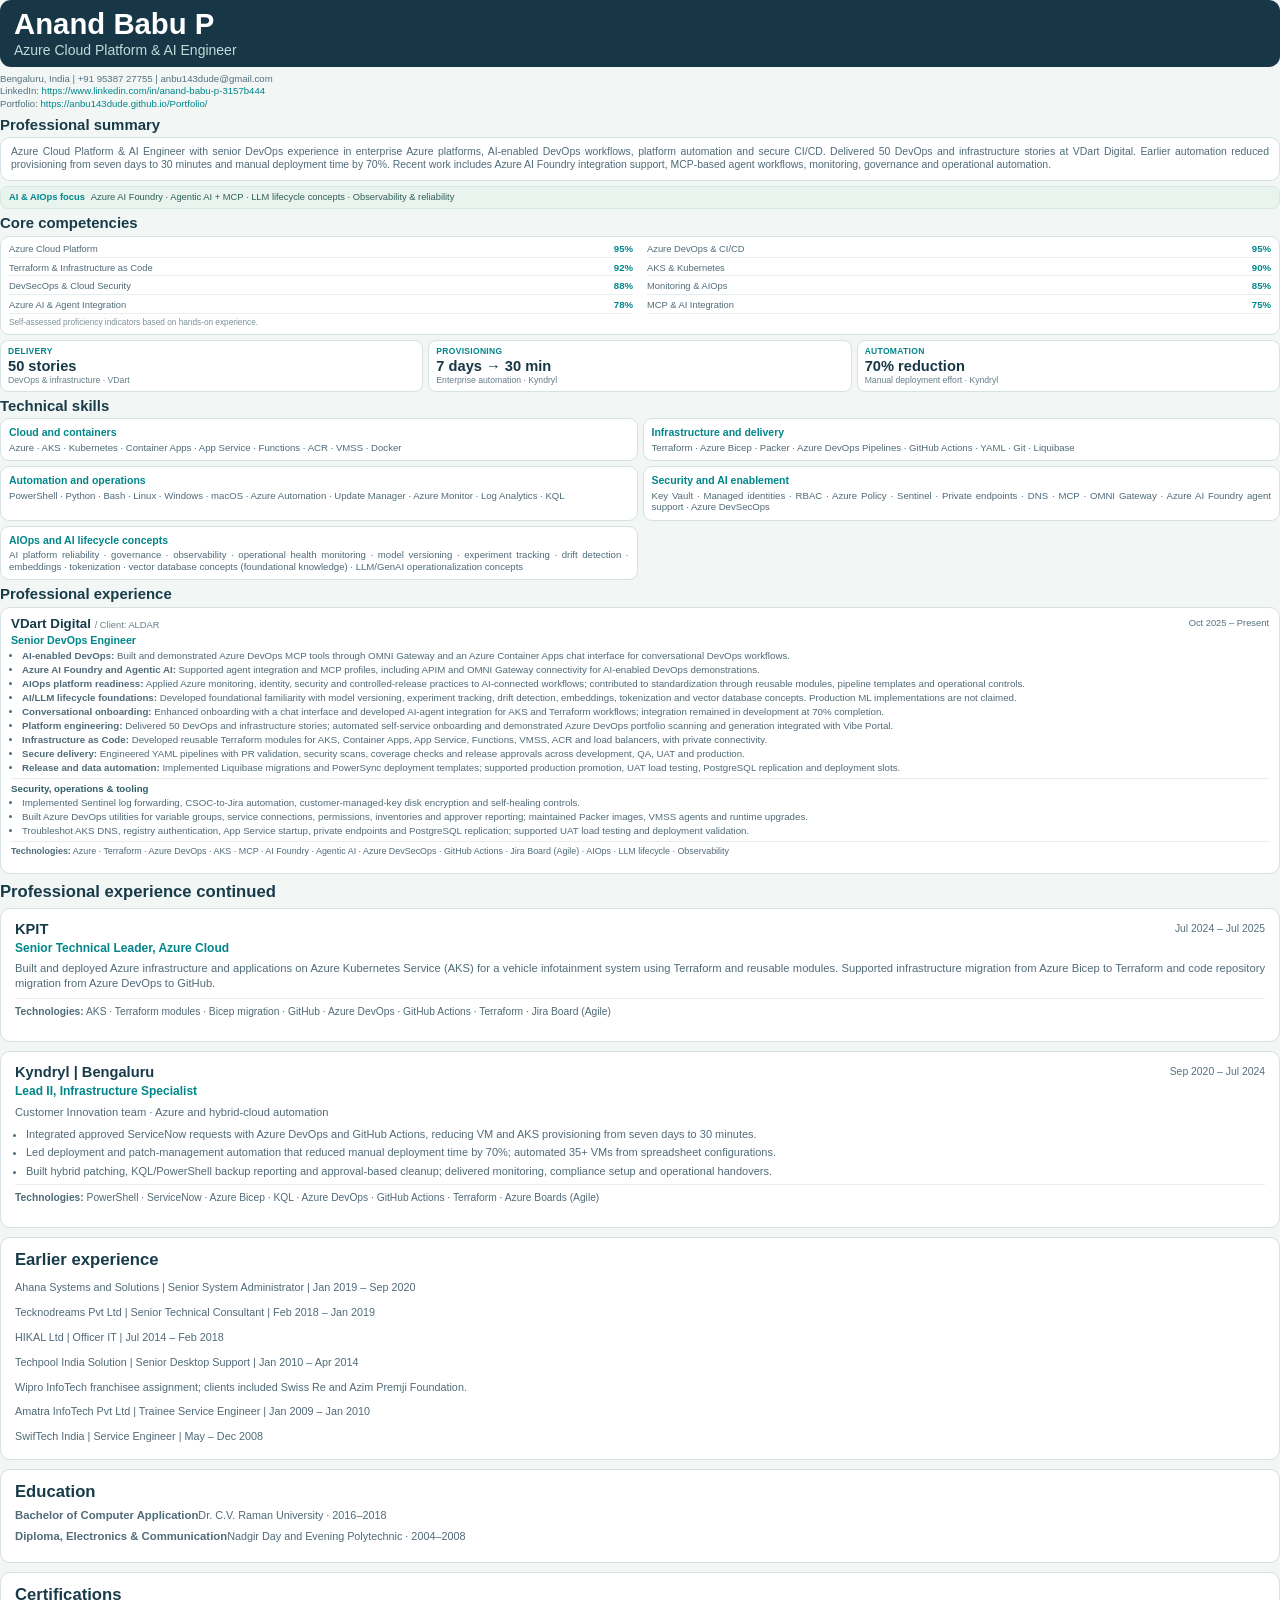
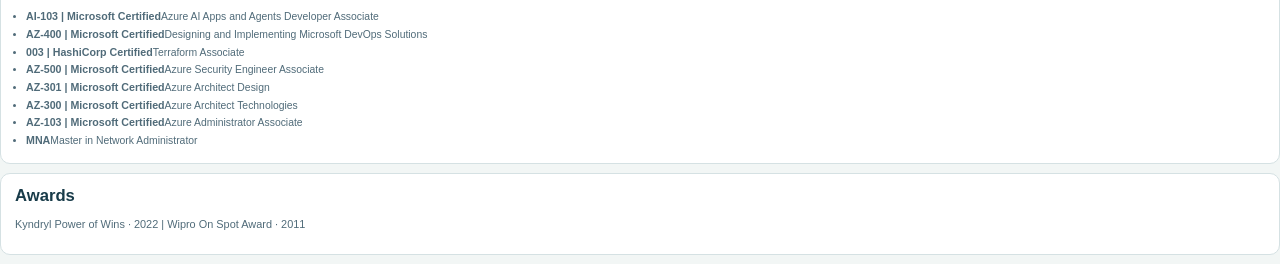
==== commit a98585cc: "Add core competency scorecard to downloadable CV" ====
--- a/cv-source.html
+++ b/cv-source.html
@@ -21,6 +21,15 @@
 .page2 .card{padding:12px 14px;margin-bottom:9px}.page2 .section{font-size:12.5pt;margin:8px 0 6px}.page2 .job h3{font-size:11pt}.page2 .role{font-size:9pt;margin:3px 0 6px}.page2 .date{font-size:7.8pt}.page2 li{font-size:8.25pt;line-height:1.32;margin-bottom:4px}.page2 .tags{font-size:7.7pt;line-height:1.3;padding-top:6px;margin-top:6px}.page2 .jobtext{font-size:8.4pt;line-height:1.35;margin-bottom:7px}.page2 .earlier p{font-size:8.1pt;line-height:1.3;margin-bottom:4px}.page2 .edu{font-size:8.1pt;margin-bottom:6px;line-height:1.28}.page2 .edu strong{font-size:8.5pt}.page2 .certgrid{gap:7px 14px}.page2 .certgrid li{font-size:7.8pt;line-height:1.28}.page2 .certgrid strong{font-size:8pt}.page2 .awards{font-size:8.2pt;line-height:1.3}
 .page:first-of-type .summary{font-size:7.85pt;line-height:1.24}.page:first-of-type .skill p{font-size:7.2pt;line-height:1.2}.page:first-of-type .job li{font-size:7.3pt;line-height:1.2;margin-bottom:2.3px}.page:first-of-type .card{padding:8px 10px}
 
+
+/* Compact CV competency panel, aligned with the portfolio scorecard */
+.competency-card{background:#fff;border:1px solid #d5e1e3;border-radius:9px;padding:6px 8px;margin:0 0 5px;break-inside:avoid}
+.competency-grid{display:grid;grid-template-columns:1fr 1fr;column-gap:14px;row-gap:4px}
+.competency-grid>div{display:flex;justify-content:space-between;align-items:baseline;gap:6px;border-bottom:1px solid #e9efee;padding:0 0 2px;font-size:7pt;line-height:1.15}
+.competency-grid span{color:#506b79}
+.competency-grid strong{color:#00868a;font-size:7.2pt;white-space:nowrap}
+.competency-note{font-size:6.2pt;color:#7b9299;margin:4px 0 0}
+
 /* Certifications: consistent left-aligned two-line entries */
 .cert-list{display:grid;grid-template-columns:1fr 1fr;gap:7px 16px;margin:0;padding:0;list-style:none}
 .cert-list li{display:block;text-align:left;min-width:0;padding:1px 0 4px;border-bottom:1px solid #e5eded;font-size:7pt;line-height:1.2}
@@ -33,6 +42,16 @@
 <div class="contact">Bengaluru, India | +91 95387 27755 | anbu143dude@gmail.com<br>LinkedIn: <a href="https://www.linkedin.com/in/anand-babu-p-3157b444">https://www.linkedin.com/in/anand-babu-p-3157b444</a><br>Portfolio: <a href="https://anbu143dude.github.io/Portfolio/">https://anbu143dude.github.io/Portfolio/</a></div>
 <h2 class="section">Professional summary</h2><div class="card summary">Azure Cloud Platform &amp; AI Engineer with senior DevOps experience in enterprise Azure platforms, AI-enabled DevOps workflows, platform automation and secure CI/CD. Delivered 50 DevOps and infrastructure stories at VDart Digital. Earlier automation reduced provisioning from seven days to 30 minutes and manual deployment time by 70%. Recent work includes Azure AI Foundry integration support, MCP-based agent workflows, monitoring, governance and operational automation.</div>
 <div class="ai-focus"><b>AI &amp; AIOps focus</b>Azure AI Foundry · Agentic AI + MCP · LLM lifecycle concepts · Observability &amp; reliability</div>
+<h2 class="section">Core competencies</h2><div class="competency-card"><div class="competency-grid">
+<div><span>Azure Cloud Platform</span><strong>95%</strong></div>
+<div><span>Azure DevOps &amp; CI/CD</span><strong>95%</strong></div>
+<div><span>Terraform &amp; Infrastructure as Code</span><strong>92%</strong></div>
+<div><span>AKS &amp; Kubernetes</span><strong>90%</strong></div>
+<div><span>DevSecOps &amp; Cloud Security</span><strong>88%</strong></div>
+<div><span>Monitoring &amp; AIOps</span><strong>85%</strong></div>
+<div><span>Azure AI &amp; Agent Integration</span><strong>78%</strong></div>
+<div><span>MCP &amp; AI Integration</span><strong>75%</strong></div>
+</div><p class="competency-note">Self-assessed proficiency indicators based on hands-on experience.</p></div>
 <div class="impact"><div class="metric"><span>DELIVERY</span><strong>50 stories</strong><small>DevOps &amp; infrastructure · VDart</small></div><div class="metric"><span>PROVISIONING</span><strong>7 days → 30 min</strong><small>Enterprise automation · Kyndryl</small></div><div class="metric"><span>AUTOMATION</span><strong>70% reduction</strong><small>Manual deployment effort · Kyndryl</small></div></div>
 <h2 class="section">Technical skills</h2><div class="skills">
 <div class="skill"><h3>Cloud and containers</h3><p>Azure · AKS · Kubernetes · Container Apps · App Service · Functions · ACR · VMSS · Docker</p></div>
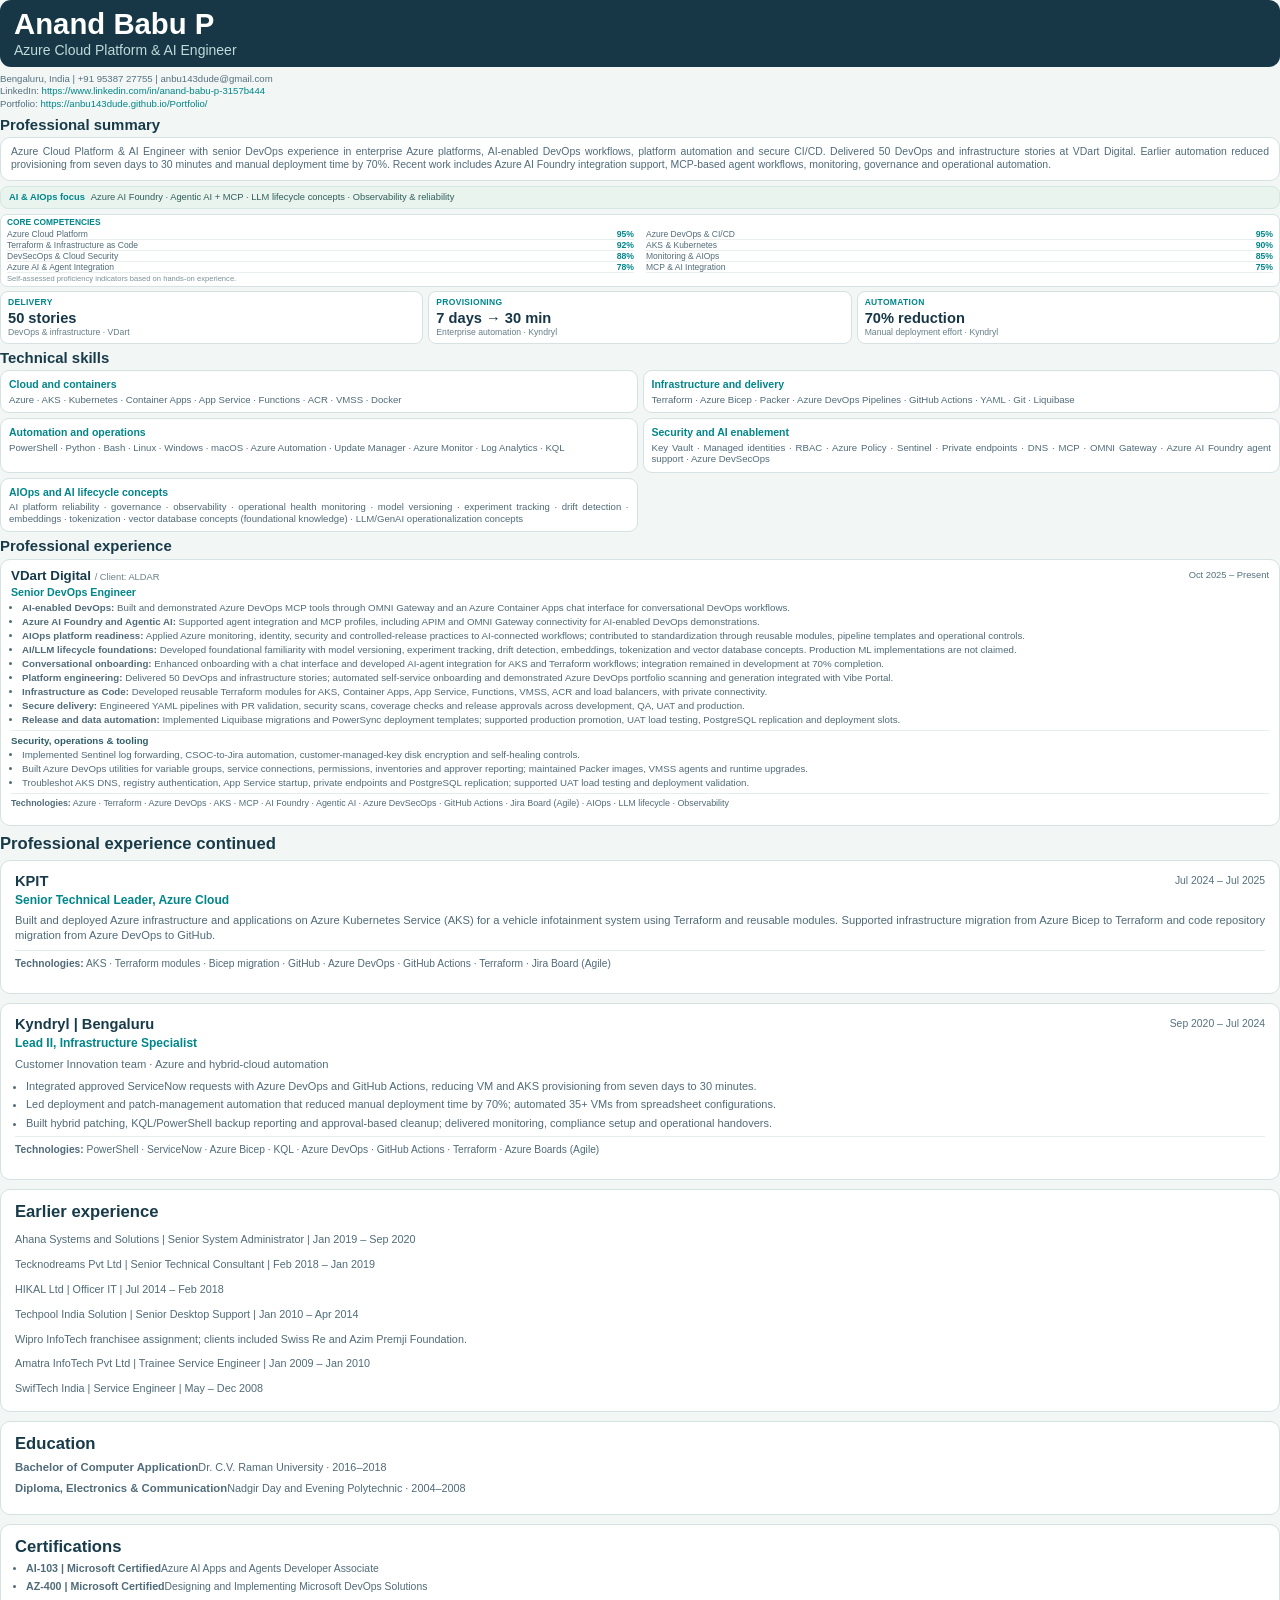
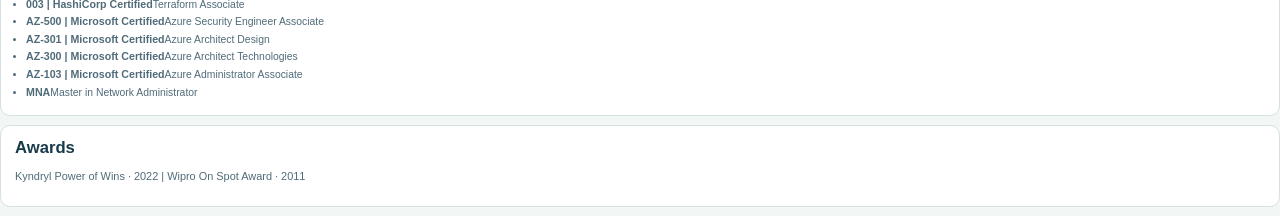
==== commit d1fe1a39: "Compact CV competency scorecard to preserve two-page layout" ====
--- a/cv-source.html
+++ b/cv-source.html
@@ -23,12 +23,12 @@
 
 
 /* Compact CV competency panel, aligned with the portfolio scorecard */
-.competency-card{background:#fff;border:1px solid #d5e1e3;border-radius:9px;padding:6px 8px;margin:0 0 5px;break-inside:avoid}
-.competency-grid{display:grid;grid-template-columns:1fr 1fr;column-gap:14px;row-gap:4px}
-.competency-grid>div{display:flex;justify-content:space-between;align-items:baseline;gap:6px;border-bottom:1px solid #e9efee;padding:0 0 2px;font-size:7pt;line-height:1.15}
+.competency-card{background:#fff;border:1px solid #d5e1e3;border-radius:7px;padding:3px 6px;margin:0 0 4px;break-inside:avoid}
+.competency-grid{display:grid;grid-template-columns:1fr 1fr;column-gap:12px;row-gap:1px}
+.competency-grid>div{display:flex;justify-content:space-between;align-items:baseline;gap:5px;border-bottom:1px solid #e9efee;padding:0;font-size:6.4pt;line-height:1.02}
 .competency-grid span{color:#506b79}
-.competency-grid strong{color:#00868a;font-size:7.2pt;white-space:nowrap}
-.competency-note{font-size:6.2pt;color:#7b9299;margin:4px 0 0}
+.competency-grid strong{color:#00868a;font-size:6.5pt;white-space:nowrap}
+.competency-note{font-size:5.7pt;color:#7b9299;margin:2px 0 0}
 
 /* Certifications: consistent left-aligned two-line entries */
 .cert-list{display:grid;grid-template-columns:1fr 1fr;gap:7px 16px;margin:0;padding:0;list-style:none}
@@ -42,7 +42,7 @@
 <div class="contact">Bengaluru, India | +91 95387 27755 | anbu143dude@gmail.com<br>LinkedIn: <a href="https://www.linkedin.com/in/anand-babu-p-3157b444">https://www.linkedin.com/in/anand-babu-p-3157b444</a><br>Portfolio: <a href="https://anbu143dude.github.io/Portfolio/">https://anbu143dude.github.io/Portfolio/</a></div>
 <h2 class="section">Professional summary</h2><div class="card summary">Azure Cloud Platform &amp; AI Engineer with senior DevOps experience in enterprise Azure platforms, AI-enabled DevOps workflows, platform automation and secure CI/CD. Delivered 50 DevOps and infrastructure stories at VDart Digital. Earlier automation reduced provisioning from seven days to 30 minutes and manual deployment time by 70%. Recent work includes Azure AI Foundry integration support, MCP-based agent workflows, monitoring, governance and operational automation.</div>
 <div class="ai-focus"><b>AI &amp; AIOps focus</b>Azure AI Foundry · Agentic AI + MCP · LLM lifecycle concepts · Observability &amp; reliability</div>
-<h2 class="section">Core competencies</h2><div class="competency-card"><div class="competency-grid">
+<div class="competency-card"><div style="font-size:6.3pt;font-weight:bold;color:#00868a;margin:0 0 2px">CORE COMPETENCIES</div><div class="competency-grid">
 <div><span>Azure Cloud Platform</span><strong>95%</strong></div>
 <div><span>Azure DevOps &amp; CI/CD</span><strong>95%</strong></div>
 <div><span>Terraform &amp; Infrastructure as Code</span><strong>92%</strong></div>
